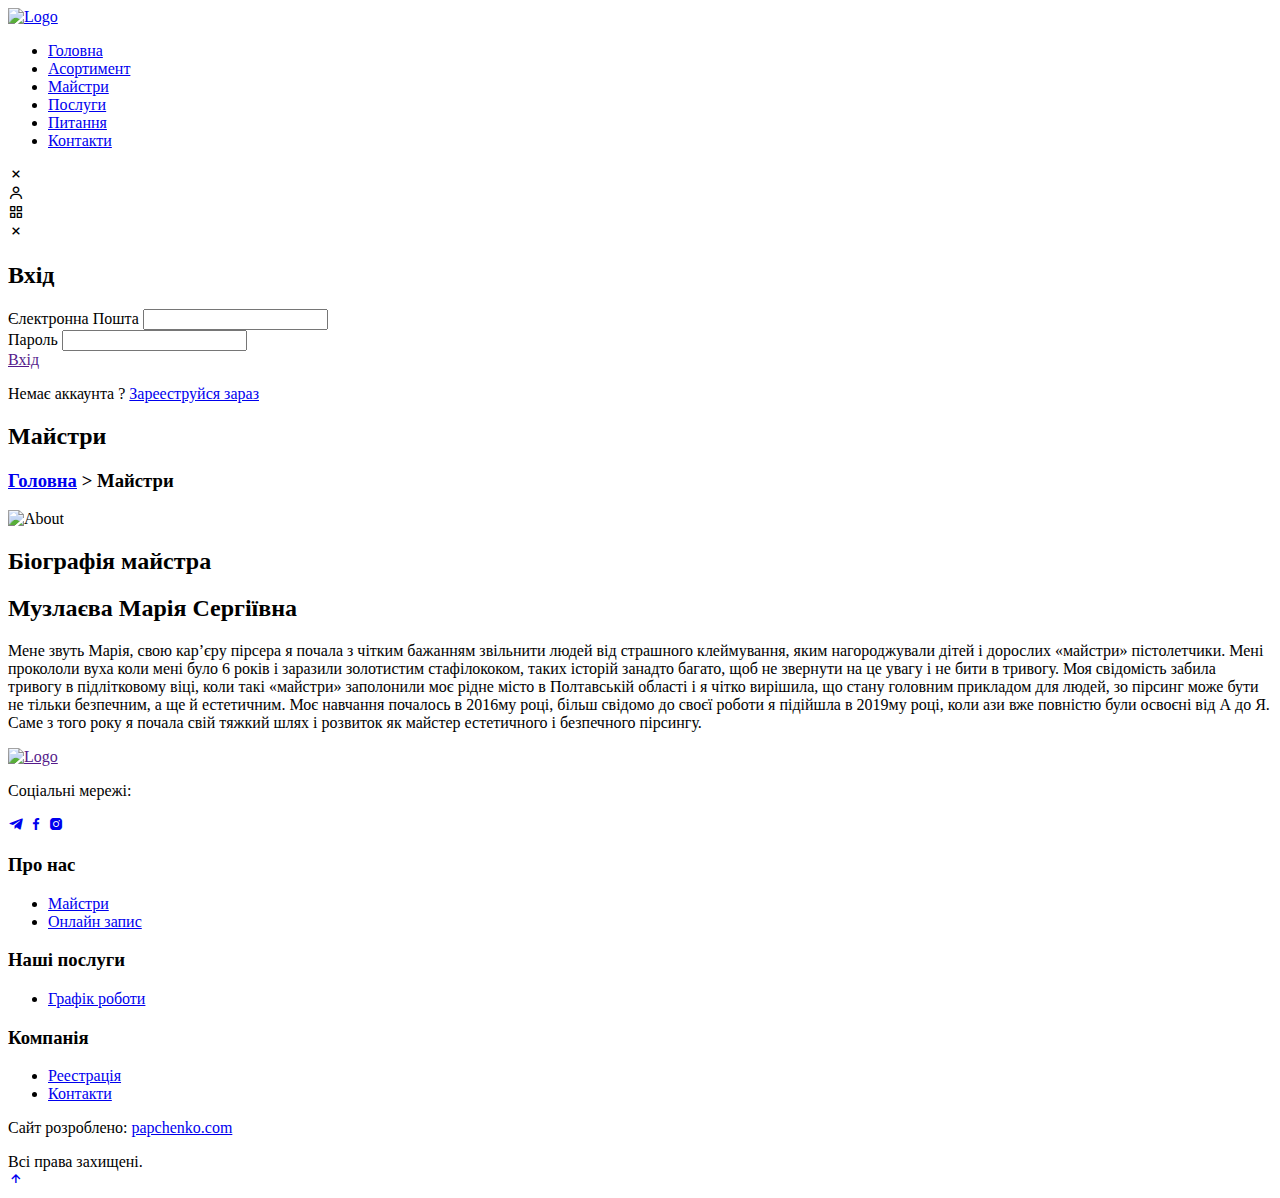
==== about.html @ 72006064 "Add files via upload" ====
<!DOCTYPE html>
<html lang="en">

<head>
	<title>Майстри</title>
	<meta charset="UTF-8">
	<meta name="format-detection" content="telephone=no">
	<link rel="shortcut icon" href="favicon.svg">
	<meta name="viewport" content="width=device-width, initial-scale=1.0">

	<link rel="preconnect" href="https://fonts.googleapis.com">
<link rel="preconnect" href="https://fonts.gstatic.com" crossorigin>
<link href="https://fonts.googleapis.com/css2?family=Arsenal:ital,wght@0,400;0,700;1,400;1,700&family=Rubik:ital,wght@0,300..900;1,300..900&display=swap" rel="stylesheet">

	<link rel="stylesheet" href="https://cdn.jsdelivr.net/npm/boxicons@latest/css/boxicons.min.css">
	<link href="https://cdnjs.cloudflare.com/ajax/libs/font-awesome/6.0.0/css/all.min.css" rel="stylesheet">
	<link rel="stylesheet" href="https://cdn.lineicons.com/3.0/lineicons.css">
	<link rel="stylesheet" href="https://cdn.jsdelivr.net/npm/swiper@11/swiper-bundle.min.css"/>
	<link rel="stylesheet" href="./css/style.css">
</head>

<body>
	<div class="wrapper">
		<header class="header" id="header">
			<nav class="nav container">
				<a href="index.html" class="nav__logo">
					<img src="./images/logo-nobg.png" alt="Logo">
				</a>
				<div class="nav__menu" id="nav-menu">
					<ul class="nav__list">
						<li class="nav__item">
							<a href="index.html" class="nav__link">Головна</a> 
							<!-- active-link -->
						</li>
						<li class="nav__item">
							<a href="shop.html" class="nav__link">Асортимент</a>
						</li>
						<li class="nav__item">
							<a href="about.html" class="nav__link active-link">Майстри</a>
						</li>
						<li class="nav__item">
							<a href="blog.html" class="nav__link">Послуги</a>
						</li>
						<li class="nav__item">
							<a href="faq.html" class="nav__link">Питання</a>
						</li>
						<li class="nav__item">
							<a href="contact.html" class="nav__link">Контакти</a>
						</li>
					</ul>
					<div class="nav__close" id="nav-close">
						<i class="bx bx-x"></i>
					</div>
				</div>
				<div class="nav__btns">
					<div class="login__toggle" id="login-button">
						<i class="bx bx-user"></i>
					</div>
					<!-- <div class="nav__shop" id="cart-shop">
						<i class="bx bx-shopping-bag"></i>
					</div> -->
					<div class="nav__toggle" id="nav-toggle">
						<i class="bx bx-grid-alt"></i>
					</div>
				</div>
			</nav>
		</header>
		<div class="login" id="login">
			<i class="bx bx-x login__close" id="login-close"></i>
			<h2 class="login__title-center">Вхід</h2>
			<form action="" class="login__form grid">
				<div class="login__content">
					<label for="" class="login__label">Єлектронна Пошта</label>
					<input type="email" class="login__input">
				</div>
				<div class="login__content">
					<label for="" class="login__label">Пароль</label>
					<input type="password" class="login__input">
				</div>
				<div>
					<a href="" class="button">Вхід</a>
				</div>
				<div>
					<p class="signup">Немає аккаунта ? <a href="registration.html">Зарееструйся зараз</a> </p>
				</div>
			</form>
		</div>
		<section class="about section container">
			<h2 class="breadcrumb__title">Майстри</h2>
			<h3 class="breadcrumb__subtitle"><a href="index.html">Головна</a> > <span>Майстри</span></h3>
			<div class="about__container grid">
					<img src="./images/Avatar.JPG" alt="About" class="about__img">
					<div class="about__data">
						<h2 class="section__title about__title">Біографія майстра</h2>
						<h2 class="about__subtitle">Музлаєва Марія Сергіївна</h2>
						<p class="about__description">
							Мене звуть Марія, свою карʼєру пірсера я почала з чітким бажанням звільнити людей від страшного клеймування, яким нагороджували дітей і дорослих «майстри» пістолетчики. Мені прокололи вуха коли мені було 6 років і заразили золотистим стафілококом, таких історій занадто багато, щоб не звернути на це увагу і не бити в тривогу. Моя свідомість забила тривогу в підлітковому віці, коли такі «майстри» заполонили моє рідне місто в Полтавській області і я чітко вирішила, що стану головним прикладом для людей, зо пірсинг може бути не тільки безпечним, а ще й естетичним. 
							Моє навчання почалось в 2016му році, більш свідомо до своєї роботи я підійшла в 2019му році, коли ази вже повністю були освоєні від А до Я. 
							Саме з того року я почала свій тяжкий шлях і розвиток як майстер естетичного і безпечного пірсингу.
						</p>
					</div>
			</div>
		</section>
		<footer class="footer section">
			<div class="footer__container container grid">
				<div class="footer__content">
					<a href="" class="footer__logo">
						<img src="./images/logo-nobg.png" alt="Logo">
					</a>
					<p class="footer__description">Соціальні мережі:</p>
					<div class="footer__social">
						<a href="https://web.telegram.org/a/#-1002299702195" class="footer__social-link"><i class="bx bxl-telegram"></i></a>
						<a href="https://www.facebook.com/share/1Jo43MHBgQ/?mibextid=wwXIfr" class="footer__social-link"><i class="bx bxl-facebook"></i></a>
						<a href="https://www.instagram.com/redinherd_piercing?igsh=ZWR5b2JmdnF3a3I1" class="footer__social-link"><i class="bx bxl-instagram-alt"></i></a>
					</div>
				</div>
				<div class="footer__content">
					<h3 class="footer__title">Про нас</h3>
					<ul class="footer__links">
						<li><a href="about.html"class="footer__link">Майстри</a></li>
						<li><a href="https://web.telegram.org/a/#1149191336:~:text=https%3A//bookon.ua/lite/redinherd_piercing%3Ffbclid%3DPAZXh0bgNhZW0CMTEAAaZ94lwWGFbgCu6xU8aF5q4hPZa2gILUZG1RGWyBUA0_HEs0C46qyNAUmrs_aem_mwFm8N_RJw%2DSJxdVH3QhlQ" target="_blank" class="footer__link">Онлайн запис</a></li>
					</ul>
				</div>
				<div class="footer__content">
					<h3 class="footer__title">Наші послуги</h3>
					<ul class="footer__links">
						<li><a href="contact.html"class="footer__link">Графік роботи</a></li>
						</li>
				</div>
				<div class="footer__content">
					<h3 class="footer__title">Компанія</h3>
					<ul class="footer__links">
						<li><a href="#"class="footer__link">Реестрація</a></li>
						<li><a href="contact.html"class="footer__link">Контакти</a></li>
				</div>
			</div>
			<span class="footer__copy"><p>Сайт розроблено: <a target="_blank" href="http://papchenko.com">papchenko.com</a></p>Всі права захищені.</span>
		</footer>
		<a href="#" class="scrollup" id="scroll-up"><i class="bx bx-up-arrow-alt scrollup__icon"></i></a>
	</div>
	<script src="https://cdn.jsdelivr.net/npm/swiper@11/swiper-bundle.min.js"></script>
	<script src="https://cdn.jsdelivr.net/npm/gsap@3.12.7/dist/gsap.min.js"></script>
	<script type="module" src="./js/main.js"></script>
</body>
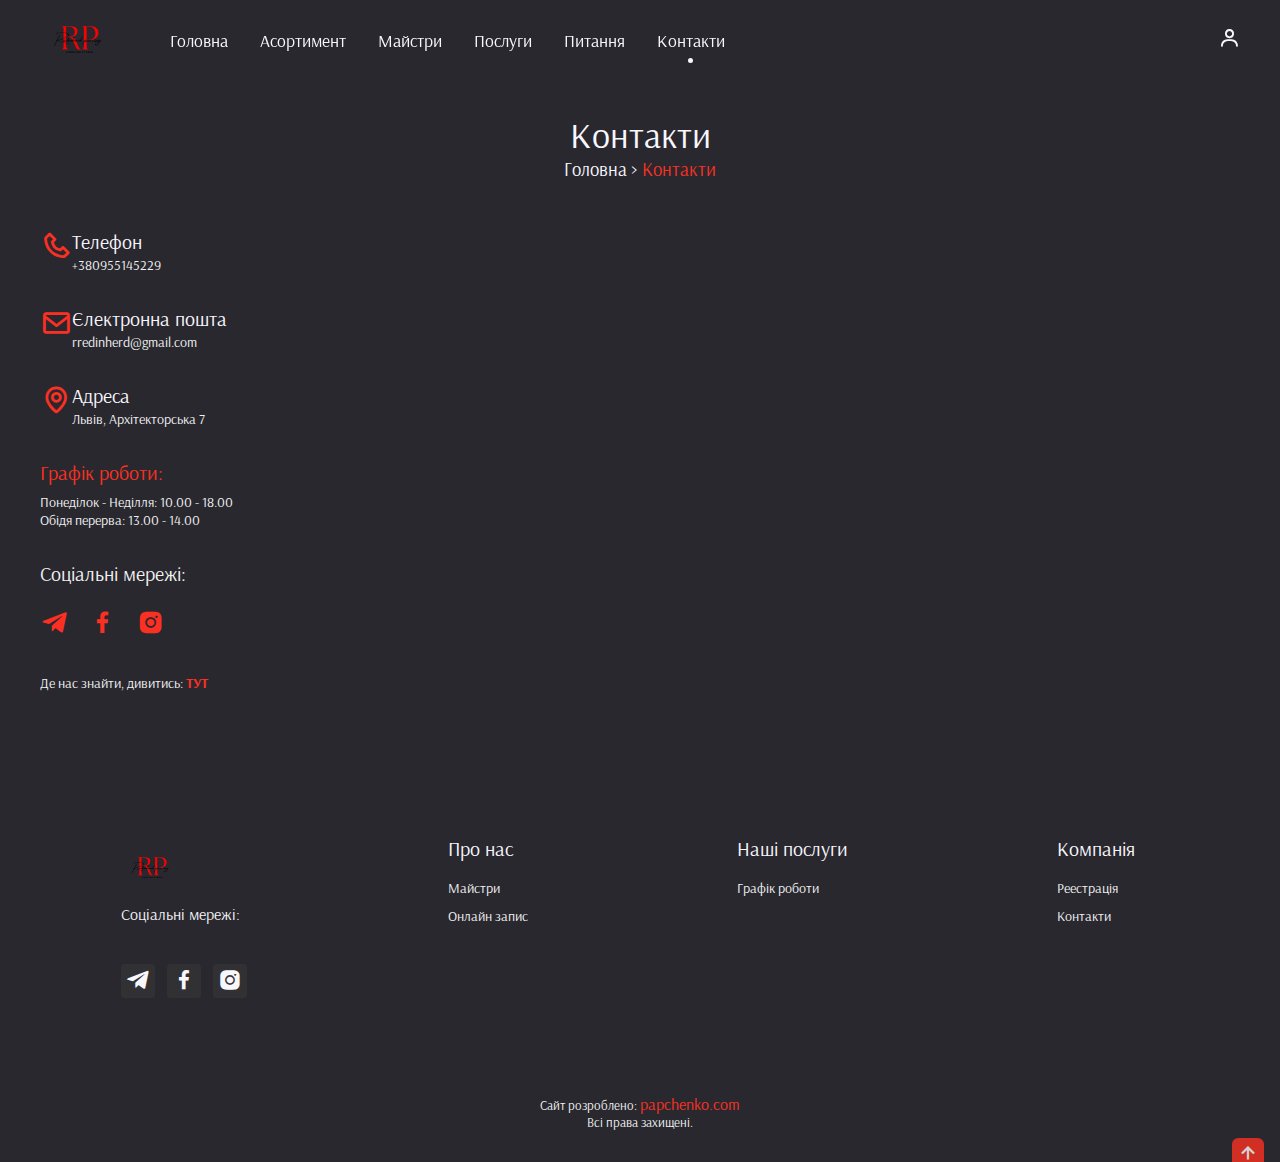
==== commit 1c13935a: "Update about.html" ====
--- a/about.html
+++ b/about.html
@@ -2,7 +2,7 @@
 <html lang="en">
 
 <head>
-	<title>Майстри</title>
+	<title>Контакти</title>
 	<meta charset="UTF-8">
 	<meta name="format-detection" content="telephone=no">
 	<link rel="shortcut icon" href="favicon.svg">
@@ -36,7 +36,7 @@
 							<a href="shop.html" class="nav__link">Асортимент</a>
 						</li>
 						<li class="nav__item">
-							<a href="about.html" class="nav__link active-link">Майстри</a>
+							<a href="about.html" class="nav__link">Майстри</a>
 						</li>
 						<li class="nav__item">
 							<a href="blog.html" class="nav__link">Послуги</a>
@@ -45,7 +45,7 @@
 							<a href="faq.html" class="nav__link">Питання</a>
 						</li>
 						<li class="nav__item">
-							<a href="contact.html" class="nav__link">Контакти</a>
+							<a href="contact.html" class="nav__link active-link">Контакти</a>
 						</li>
 					</ul>
 					<div class="nav__close" id="nav-close">
@@ -85,22 +85,79 @@
 				</div>
 			</form>
 		</div>
-		<section class="about section container">
-			<h2 class="breadcrumb__title">Майстри</h2>
-			<h3 class="breadcrumb__subtitle"><a href="index.html">Головна</a> > <span>Майстри</span></h3>
-			<div class="about__container grid">
-					<img src="./images/Avatar.JPG" alt="About" class="about__img">
-					<div class="about__data">
-						<h2 class="section__title about__title">Біографія майстра</h2>
-						<h2 class="about__subtitle">Музлаєва Марія Сергіївна</h2>
-						<p class="about__description">
-							Мене звуть Марія, свою карʼєру пірсера я почала з чітким бажанням звільнити людей від страшного клеймування, яким нагороджували дітей і дорослих «майстри» пістолетчики. Мені прокололи вуха коли мені було 6 років і заразили золотистим стафілококом, таких історій занадто багато, щоб не звернути на це увагу і не бити в тривогу. Моя свідомість забила тривогу в підлітковому віці, коли такі «майстри» заполонили моє рідне місто в Полтавській області і я чітко вирішила, що стану головним прикладом для людей, зо пірсинг може бути не тільки безпечним, а ще й естетичним. 
-							Моє навчання почалось в 2016му році, більш свідомо до своєї роботи я підійшла в 2019му році, коли ази вже повністю були освоєні від А до Я. 
-							Саме з того року я почала свій тяжкий шлях і розвиток як майстер естетичного і безпечного пірсингу.
-						</p>
-					</div>
-			</div>
-		</section>
+        <section class="contact section container">
+            <h2 class="breadcrumb__title">Контакти</h2>
+            <h3 class="breadcrumb__subtitle"><a href="index.html">Головна</a> > <span>Контакти</span></h3>
+            <div class="contact__container grid">
+                <div>
+                    <div class="contact__information">
+                        <i class="bx bx-phone contact__icon"></i>
+                        <div>
+                            <h3 class="contact__title">Телефон</h3>
+                            <a class="contact__subtitle" href="tel:380955145229">+380955145229</a>
+                        </div>
+                    </div>
+                    <div class="contact__information">
+                        <i class="bx bx-envelope contact__icon"></i>
+                        <div>
+                            <h3 class="contact__title">Єлектронна пошта</h3>
+                            <span class="contact__subtitle">rredinherd@gmail.com</span>
+                        </div>
+                    </div>
+                    <div class="contact__information">
+                        <i class="bx bx-map contact__icon"></i>
+                        <div>
+                            <h3 class="contact__title">Адреса</h3>
+                            <span class="contact__subtitle">Львів, Архітекторська 7</span>
+                        </div>
+                    </div>
+                    <div class="contact__information">
+                        <div class="contact__shedule">
+                            <h2 class="shedule__title contact__title">Графік роботи:</h2>
+                            <p class="contact__subtitle">Понеділок - Неділля: 10.00 - 18.00</p>
+                            <p class="contact__subtitle">Обідя перерва: 13.00 - 14.00</p>
+                        </div>
+                    </div>
+                    <p class="contact__title">Соціальні мережі:</p><br>
+                    <div class="contact__information">
+                        <div class="contact__social">
+                            <a href="https://web.telegram.org/a/#-1002299702195" class="contact__social-link"><i class="bx bxl-telegram"></i></a>
+							<a href="https://www.facebook.com/share/1Jo43MHBgQ/?mibextid=wwXIfr" class="contact__social-link"><i class="bx bxl-facebook"></i></a>
+                            <a href="https://www.instagram.com/redinherd_piercing?igsh=ZWR5b2JmdnF3a3I1" class="contact__social-link"><i class="bx bxl-instagram-alt"></i></a>
+                        </div>
+                    </div>
+					<div class="section__video">
+						<p class="contact__subtitle">Де нас знайти, дивитись: <a href="#">ТУТ</a></p>
+					</div>
+                </div>
+                <!-- <form action="" class="contact__form grid">
+                    <div class="contact__inputs grid">
+                        <div class="contact__content">
+                            <label for="" class="contact__label">Name</label>
+                            <input type="text" class="contact__input">
+                        </div>
+                        <div class="contact__content">
+                            <label for="" class="contact__label">Email</label>
+                            <input type="email" class="contact__input">
+                        </div>
+                    </div>
+                    <div class="contact__content">
+                        <label for="" class="contact__label">Subject</label>
+                        <input type="text" class="contact__input">
+                    </div>
+                    <div class="contact__content">
+                        <labe class="contact__label">Message</labe>
+                        <textarea name="" cols="0" rows="7" id="" class="contact__input"></textarea>
+                    </div>
+                    <div>
+                        <a href="#" class="button">Send Message</a>
+                    </div>
+                </form> -->
+            <div class="map">
+                <iframe src="https://www.google.com/maps/embed?pb=!1m18!1m12!1m3!1d2573.3621703780477!2d24.012628299999996!3d49.8356521!2m3!1f0!2f0!3f0!3m2!1i1024!2i768!4f13.1!3m3!1m2!1s0x473add799d7b3cc7%3A0x8adc63c859df0336!2z0LLRg9C70LjRhtGPINCQ0YDRhdGW0YLQtdC60YLQvtGA0YHRjNC60LAsIDcsINCb0YzQstGW0LIsINCb0YzQstGW0LLRgdGM0LrQsCDQvtCx0LvQsNGB0YLRjCwgNzkwMDA!5e0!3m2!1suk!2sua!4v1738662677195!5m2!1suk!2sua" style="border:0;" allowfullscreen="" loading="lazy" referrerpolicy="no-referrer-when-downgrade"></iframe>
+            </div>
+            </div>
+        </section>
 		<footer class="footer section">
 			<div class="footer__container container grid">
 				<div class="footer__content">
@@ -109,7 +166,7 @@
 					</a>
 					<p class="footer__description">Соціальні мережі:</p>
 					<div class="footer__social">
-						<a href="https://web.telegram.org/a/#-1002299702195" class="footer__social-link"><i class="bx bxl-telegram"></i></a>
+						<a href="https://telegram.org/a/#-1002299702195" class="footer__social-link"><i class="bx bxl-telegram"></i></a>
 						<a href="https://www.facebook.com/share/1Jo43MHBgQ/?mibextid=wwXIfr" class="footer__social-link"><i class="bx bxl-facebook"></i></a>
 						<a href="https://www.instagram.com/redinherd_piercing?igsh=ZWR5b2JmdnF3a3I1" class="footer__social-link"><i class="bx bxl-instagram-alt"></i></a>
 					</div>
@@ -118,7 +175,7 @@
 					<h3 class="footer__title">Про нас</h3>
 					<ul class="footer__links">
 						<li><a href="about.html"class="footer__link">Майстри</a></li>
-						<li><a href="https://web.telegram.org/a/#1149191336:~:text=https%3A//bookon.ua/lite/redinherd_piercing%3Ffbclid%3DPAZXh0bgNhZW0CMTEAAaZ94lwWGFbgCu6xU8aF5q4hPZa2gILUZG1RGWyBUA0_HEs0C46qyNAUmrs_aem_mwFm8N_RJw%2DSJxdVH3QhlQ" target="_blank" class="footer__link">Онлайн запис</a></li>
+						<li><a href="https://bookon.ua/lite/redinherd_piercing?fbclid=PAZXh0bgNhZW0CMTEAAaZ94lwWGFbgCu6xU8aF5q4hPZa2gILUZG1RGWyBUA0_HEs0C46qyNAUmrs_aem_mwFm8N_RJw-SJxdVH3QhlQ" target="_blank" class="footer__link">Онлайн запис</a></li>
 					</ul>
 				</div>
 				<div class="footer__content">
@@ -141,4 +198,4 @@
 	<script src="https://cdn.jsdelivr.net/npm/swiper@11/swiper-bundle.min.js"></script>
 	<script src="https://cdn.jsdelivr.net/npm/gsap@3.12.7/dist/gsap.min.js"></script>
 	<script type="module" src="./js/main.js"></script>
-</body>+</body>
--- a/css/style.css
+++ b/css/style.css
@@ -0,0 +1,1301 @@
+:root {
+    --header-height: 3.5rem;
+    --body-color: #29282f;
+    --text-color: #f2f2f2;
+    --title-color: #f8f7fd;
+    --container-color: rgba(60, 60, 57, 0.492);
+    --shadow: rgba(38, 38, 38, .1);
+    --scroll-bar-color: #3c3c39;
+    --scroll-thumb-color: #fc3022;
+    --first-color: #fc3022;
+    --first-color-alt: #59991a;
+    --body-font: 'Arsenal', sans-serif;
+    --biggest-font-size: 4rem;
+    --h1-font-size: 2.25rem;
+    --h2-font-size: 1.5rem;
+    --h3-font-size: 1.25rem;
+    --normal-font-size: 1rem;
+    --small-font-size: 0.875rem;
+    --smaller-font-size: 0.813rem;
+    --font-medium: 500;
+    --font-bold: 600;
+    --mb-0-5: 0.5rem;
+    --mb-0-75: 0.75rem;
+    --mb-1: 1rem;
+    --mb-1-5: 1.5rem;
+    --mb-2: 2rem;
+    --mb-2-5: 2.5rem;
+    --mb-3: 3rem;
+    --z-tooltip: 10;
+    --z-fixed: 100;
+}
+@media screen and (max-width: 992px) {
+    :root {
+        --biggest-font-size: 2rem;
+        --h1-font-size: 1.5rem;
+        --h2-font-size: 1.25rem;
+        --h3-font-size: 1rem;
+        --normal-font-size: 0.938rem;
+        --small-font-size: 0.813rem;
+        --smaller-font-size: 0.75rem;
+   }
+}
+* {
+    box-sizing: border-box;
+    margin: 0;
+    padding: 0;
+}
+
+html {
+    scroll-behavior: smooth;
+}
+
+body,
+button,
+input {
+    font-family: var(--body-font);
+    font-size: var(--normal-font-size);
+}
+
+body {
+    background-color: var(--body-color);
+    color: var(--text-color);
+}
+
+h1, h2, h3, h4 {
+    color: var(--title-color);
+    font-weight: var(--font-medium);
+}
+
+ul {
+    list-style: none;
+}
+
+a {
+    text-decoration: none;
+    color: var(--title-color);
+}
+
+img {
+    max-width: 100%;
+    height: auto;
+}
+
+button {
+    cursor: pointer;
+}
+
+button,
+input {
+    border: none;
+    outline: none;
+}
+/* global */
+.section {
+    padding: 7rem 0 2rem;
+}
+
+.section__title,
+.breadcrumb__title {
+    font-size: var(--h1-font-size);
+}
+
+.section__title,
+.breadcrumb__subtitle {
+    margin-bottom: var(--mb-3);
+}
+
+.section__title,
+.breadcrumb__title,
+.breadcrumb__subtitle {
+    text-align: center;
+}
+.breadcrumb__subtitle {
+    span {
+        color: var(--first-color);
+    }
+}
+.container {
+    max-width: 968px;
+    max-width: 1200px;
+    margin-left: auto;
+    margin-right: auto;
+}
+.grid {
+    display: grid;
+}
+/* header */
+.header {
+    width: 100%;
+    background: transparent;
+    position: fixed;
+    top: 0;
+    left: 0;
+    z-index: var(--z-fixed);
+}
+.nav {
+    height: calc(var(--header-height) + 1.5rem);
+    display: flex;
+    justify-content: space-between;
+    align-items: center;
+    column-gap: 3rem;
+}
+.nav__logo {
+    height: 82px;
+    width: 82px;
+}
+.nav__logo img {
+    width: 100%;
+    height: 100%;
+}
+.nav__logo-icon {
+    font-size: 1.25rem;
+}
+.nav__list {
+    display: flex;
+    align-items: center;
+    column-gap: 2rem;
+}
+.nav__link {
+    color: var(--title-color);
+    font-weight: var(--font-medium);
+    font-size: 1.1rem;
+    transition: color 0.3s;
+}
+.nav__link:hover {
+    color: var(--first-color);
+}
+.nav .active-link {
+    position: relative;
+}
+.nav .active-link::before {
+    content: '';
+    position: absolute;
+    bottom: -0.75rem;
+    left: 45%;
+    width: 5px;
+    height: 5px;
+    background: var(--title-color);
+    border-radius: 50%;
+}
+.nav__close {
+    font-size: 2.6rem;
+    position: absolute;
+    top: 0.9rem;
+    right: 1.25rem;
+    cursor: pointer;
+}
+.nav__btns {
+    display: flex;
+    align-items: center;
+    column-gap: 1rem;
+    margin-left: auto;
+}
+.nav .nav__toggle, .nav .login__toggle, .nav .nav__shop {
+    font-size: 1.4rem;
+    cursor: pointer;
+}
+.nav__close, .nav__toggle {
+    display: none;
+}
+.nav__close, .login__toggle, .nav__logo, .nav__toggle, .nav__shop {
+    color: var(--title-color);
+}
+.scroll-header {
+    background-color: var(--body-color);
+    box-shadow: 0 1px 4px var(--shadow);
+    transition: all 0.3s ease-in-out 0s;
+}
+/* login */
+.login {
+    position: fixed;
+    background-color: var(--body-color);
+    z-index: var(--z-fixed);
+    width: 420px;
+    box-shadow: -2px 0 4px var(--shadow);
+    height: 100%;
+    top: 0;
+    right: -100%;
+    padding: 3.5rem 2rem;
+    transition: 0.4s;
+}
+.login__close {
+    font-size: 2rem;
+    color: var(--title-color);
+    position: absolute;
+    top: 1.25rem;
+    right: 0.9rem;
+    cursor: pointer;
+}
+.login__title-center {
+    font-size: var(--h2-font-size);
+    text-align: center;
+    margin-bottom: var(--mb-3);
+}
+.login__form {
+    row-gap: 1.5rem;
+}
+.login__content {
+    background: var(--container-color);
+    border-radius: 0.5rem;
+    padding: 0.75rem 1rem 0.25rem;
+}
+.login__label {
+    font-size: var(small-font-size);
+    color: var(--title-color);
+}
+.login__input {
+    width: 100%;
+    background: var(--container-color);
+    color: var(--text-color);
+    font-size: var(--normal-font-size);
+    padding: 0.25rem 0.5rem 0.5rem 0;
+}
+.button {
+    display: inline-block;
+    background-color: var(--first-color);
+    color: #fff;
+    padding: 1rem 1.75rem;
+    border-radius: 0.5rem;
+    font-weight: var(--font-medium);
+    transition: 0.3s;
+}
+.button:hover {
+    background: var(--first-color-alt);
+}
+.signup {
+    color: var(--title-color);
+    font-size: var(--small-font-size);
+    font-weight: var(--font-medium);
+}
+.signup a {
+    color: var(--first-color);
+}
+.show-login {
+    right: 0;
+}
+
+/* footer */
+.footer {
+    position: relative;
+    overflow: hidden;
+}
+.footer__container {
+    grid-template-columns: repeat(4, 1fr);
+    justify-items: center;
+    column-gap: 1rem;
+}
+.footer__logo img {
+    width: 64px;
+    height: 64px;
+}
+.footer__logo-icon {
+    font-size: 1rem;
+}
+.footer__description {
+    margin-bottom: var(--mb-2-5);
+}
+.footer__social {
+    display: flex;
+    column-gap: 0.75rem;
+}
+.footer__social-link {
+    display: inline-flex;
+    background: var(--container-color);
+    padding: 0.25rem;
+    color: var(--title-color);
+    border-radius: 0.25rem;
+    font-size: 1.6rem;
+    transition: 0.3s;
+}
+.footer__social-link:hover {
+    background: var(--first-color);
+    color: #fff;
+}
+.footer__title {
+    font-size: var(--h3-font-size);
+    margin-bottom: var(--mb-1);
+}
+.footer__links {
+    display: grid;
+    row-gap: 0.5rem;
+}
+.footer__link {
+    font-size: var(--small-font-size);
+    color: var(--text-color);
+    transition: 0.3s;
+}
+.footer__link:hover {
+    color: var(--title-color);
+}
+.footer__copy {
+    display: block;
+    text-align: center;
+    font-size: var(--smaller-font-size);
+    margin-top: 6rem;
+}
+.footer__copy a {
+    color: var(--first-color);
+    font-size: var(--normal-font-size);
+}
+.scrollup {
+    position: fixed;
+    right: 1rem;
+    bottom: -30%;
+    background: var(--first-color);
+    border-radius: 0.4rem;
+    display: inline-flex;
+    padding: 0.25rem;
+    z-index: var(--z-tooltip);
+    opacity: 0.8;
+    transition: 0.4s;
+}
+.scrollup:hover {
+    opacity: 1;
+}
+.scrollup__icon {
+    font-size: 1.5rem;
+    color: #fff;
+}
+.show-scroll {
+    bottom: 3rem;
+}
+::-webkit-scrollbar {
+    width: 0.6rem;
+    background: var(--scroll-bar-color);
+    border-radius: 0.5rem;
+}
+::-webkit-scrollbar-thumb {
+    background: var(--scroll-thumb-color);
+    border-radius: 0.5rem;
+}
+/* mains */
+.home {
+    display: flex;
+    justify-content: center;
+    align-items: center;
+    height: 100vh;
+    min-height: 100vh;
+    position: relative;
+    text-align: center;
+}
+.home .intro {
+    text-align: center;
+}
+.home .intro img {
+    height: 150px;
+    object-fit: contain;
+}
+.home .intro__title {
+    font-size: var(--biggest-font-size);
+    padding-bottom: 1rem;
+    font-weight: var(--font-bold);
+}
+.home .intro__text {
+    color: var(--first-color);
+    opacity: 0.8;
+    padding-bottom: 1rem;
+}
+.home .intro .social-icons {
+    margin-bottom: 8rem;
+}
+.home .intro .social-icons li {
+    display: inline-block;
+}
+.home .intro .social-icons li:not(:last-child) {
+    margin-right: var(--m-1-5);
+}
+.home .intro .social-icons a {
+    font-size: var(--h2-font-size);
+    padding: 0 0.6rem;
+}
+.scroll-down {
+    position: absolute;
+    bottom: 2rem;
+    left: 0;
+    width: 100%;
+}
+.mouse-wrapper {
+    font-size: var(--small-font-size);
+    display: block;
+    margin: auto;
+    max-width: 100px;
+    text-align: center;
+}
+.mouse {
+    border: 2px solid var(--text-color);
+    display: block;
+    width: 1.25rem;
+    height: 1.75rem;
+    margin: auto;
+    margin-top: 0.75rem;
+    border-radius: 1rem;
+    position: relative;
+}
+.mouse .wheel {
+    background-color: var(--text-color);
+    border-radius: 50%;
+    width: 0.25rem;
+    height: 0.25rem;
+    position: absolute;
+    top: 0.5rem;
+    left: 40%;
+    display: block;
+    animation: ani-mouse 2s linear infinite;
+}
+@keyframes ani-mouse {
+    0% {
+        top: 29%;
+   }
+    15% {
+        top: 50%;
+   }
+    50% {
+        top: 50%;
+   }
+    100% {
+        top: 29%;
+   }
+}
+.deco-1 {
+    position: absolute;
+    width: 50%;
+    height: 50%;
+    bottom: 12%;
+    left: 5%;
+    background-image: url('./../images/deco/pirch1.PNG');
+    background-position: center;
+    background-repeat: no-repeat;
+    background-size: 140px;
+    opacity: 0.6;
+    z-index: -1;
+}
+.deco-2 {
+    position: absolute;
+    width: 50%;
+    height: 50%;
+    top: 0;
+    right: 10%;
+    background-image: url('./../images/deco/pirch3.png');
+    background-position: center;
+    background-repeat: no-repeat;
+    background-size: 100px;
+    opacity: 0.6;
+    z-index: -1;
+}
+/* steps */
+.steps__bg {
+    background-color: var(--container-color);
+    padding: 3.5rem 2.5rem;
+    border-radius: 1rem;
+}
+.steps__container {
+    grid-template-columns: repeat(3, 1fr);
+    column-gap: 2rem;
+    padding-top: 1rem;
+}
+.steps__card {
+    background-color: var(--body-color);
+    padding: 2.5rem 3rem 2rem 1.5rem;
+    border-radius: 1rem;
+}
+.steps__card:hover .steps__card-number {
+    transform: translateY(-0.25rem);
+}
+.steps__card-number {
+    display: inline-block;
+    background-color: var(--first-color);
+    color: #fff;
+    padding: 0.5rem 0.75rem;
+    border-radius: 0.25rem;
+    font-size: var(--h2-font-size);
+    margin-bottom: var(--mb-1-5);
+    transition: 0.3s;
+}
+.steps__card-title {
+    font-size: var(--normal-font-size);
+    margin-bottom: var(--mb-0-5);
+}
+.steps__card-description {
+    /* font-size: var(--small-font-size); */
+    font-size: var(--h2-font-size);
+}
+.steps__card-description a {
+    /* font-size: var(--normal-font-size); */
+    color: var(--first-color);
+}
+/* news */
+.new__container {
+    padding-top: 1rem;
+}
+.new__content {
+    position: relative;
+    background-color: var(--container-color);
+    width: 310px;
+    padding: 1rem 0;
+    border-radius: 1rem;
+    text-align: center;
+    overflow: hidden;
+}
+.new__content:hover .new__button {
+    right: 0;
+}
+.new__content:hover .new__img {
+    transform: translateY(-0.5rem);
+}
+.new__tag {
+    position: absolute;
+    top: 8%;
+    left: 8%;
+    background-color: var(--first-color);
+    color: #fff;
+    font-size: var(--small-font-size);
+    padding: 0.25rem 0.5rem;
+    border-radius: 0.25rem;
+}
+.new__img {
+    width: 150px;
+    transition: 0.3s;
+    border-radius: 8px;
+}
+.new__title {
+    font-size: var(--h3-font-size);
+    font-weight: var(--font-medium);
+}
+.new__subtitle {
+    display: block;
+    font-size: var(--small-font-size);
+}
+.new__prices {
+    display: inline-flex;
+    align-items: center;
+    column-gap: 0.5rem;
+}
+.new__price {
+    font-weight: var(--font-medium);
+    color: var(--title-color);
+}
+.new__discount {
+    color: var(--first-color);
+    font-size: var(--smaller-font-size);
+    text-decoration: line-through;
+    font-weight: var(--font-medium);
+}
+.new__button {
+    display: inline-flex;
+    padding: 0.5rem;
+    border-radius: 0.25rem 0.25rem 0.75rem 0.25rem;
+    position: absolute;
+    bottom: 0;
+    right: -3rem;
+}
+.new__icon {
+    font-size: 1.25rem;
+}
+/* newsletter */
+.newsletter__container {
+    display: grid;
+    grid-template-columns: 1fr;
+    justify-content: center;
+}
+.newsletter__description {
+    padding: 0 3rem;
+    text-align: center;
+    margin-bottom: var(--mb-1-5);
+}
+.newsletter__form {
+    background-color: var(--container-color);
+    padding: 1rem;
+    display: flex;
+    justify-content: space-between;
+    border-radius: 0.75rem;
+}
+.newsletter__input {
+    width: 70%;
+    padding: 0 0.5rem;
+    background: none;
+    color: var(--title-color);
+}
+.newsletter__input::placeholder {
+    color: var(--text-color);
+}
+
+/* advantages */
+.advantages__container {
+    grid-template-columns: repeat(2, 1fr);
+    column-gap: 2rem;
+    padding-top: 1rem;
+}
+
+.advantages__card-number {
+    display: inline-block;
+    background-color: var(--first-color);
+    color: #fff;
+    padding: 0.5rem 0.75rem;
+    border-radius: 0.25rem;
+    font-size: var(--h2-font-size);
+    margin-bottom: var(--mb-1-5);
+    transition: 0.3s;
+}
+.advantages__card-title {
+    font-size: var(--normal-font-size);
+    margin-bottom: var(--mb-0-5);
+}
+.advantages__card-description {
+    font-size: var(--h2-font-size);
+}
+.advantages__card-description a {
+    color: var(--first-color);
+}
+.timeline {
+    background-color: var(--container-color);
+    padding: 1.9rem 0.95rem;
+    border-radius: 1.2rem;
+    width: 100%;
+    position: relative;
+}
+.timeline .timeline-item {
+    position: relative;
+    padding-left: 2.5rem;
+    padding-bottom: 1.9rem;
+}
+.timeline .timeline-item:last-child {
+    padding-bottom: 0;
+}
+.timeline .timeline-icon {
+    position: absolute;
+    left: -0.25rem;
+    top: 0;
+    font-size: var(--h2-font-size);
+    background-color: var(--text-white);
+    color: var(--first-color);
+}
+.timeline .timeline-title {
+    margin: 0.15rem 0;
+    font-size: var(--h2-font-size);
+}
+/* shop */
+.shop__container {
+    grid-template-columns: 1fr 3.6fr;
+    column-gap: 1.8rem;
+}
+.shop__items {
+    grid-template-columns: repeat(3, 1fr);
+    gap: 1rem;
+}
+.shop__content {
+    position: relative;
+    background-color: var(--container-color);
+    padding: 2rem 0 0;
+    border-radius: 1rem;
+    text-align: center;
+    overflow: hidden;
+}
+.shop__content:hover .shop__img {
+    transform: translateY(-0.5rem) !important;
+}
+.shop__content:hover .shop__button {
+    right: 0 !important;
+}
+/* .shop__content:hover .shop__phone {
+    } */
+   .shop__content:hover .shop__phone {
+    /* right: 3rem !important; */
+    right: 0 !important;
+}
+.shop__img {
+    width: 150px;
+    margin-bottom: var(--mb-1);
+    transition: 0.3s;
+    padding-top: 1.2rem;
+    position: relative;
+}
+.shop__tag {
+    position: absolute;
+    top: 4%;
+    left: 4%;
+    background-color: var(--first-color);
+    color: #fff;
+    font-size: var(--small-font-size);
+    padding: 0.25rem 0.5rem;
+    border-radius: 0.25rem;
+}
+.shop__title {
+    font-size: var(--h3-font-size);
+    font-weight: var(--font-medium);
+}
+.shop__subtitle {
+    display: block;
+    font-size: var(--small-font-size);
+    margin-bottom: var(--mb-1);
+}
+.new__all {
+    padding-bottom: 1rem;
+}
+.shop__categ {
+    font-size: 1.25rem;
+    padding-bottom: 1.2rem;
+}
+.shop__discounts {
+    color: var(--first-color);
+    font-size: var(--smaller-font-size);
+    text-decoration: line-through;
+    font-weight: var(--font-medium);
+}
+.shop__button {
+    display: inline-flex !important;
+    padding: 0.5rem !important;
+    border-radius: 0.25rem 0.25rem 0.75rem 0.25rem !important;
+    position: absolute !important;
+    bottom: 0 !important;
+    right: -5rem !important;
+}
+.shop__phone {
+    display: inline-flex !important;
+    padding: 0.5rem !important;
+    position: absolute !important;
+    bottom: 0 !important;
+    right: -5rem !important;
+}
+.shop__icon {
+    font-size: 1.25rem;
+}
+.sidebar {
+    padding: 1.8rem;
+    background-color: var(--container-color);
+    border-radius: 1rem;
+}
+.filter {
+    display: flex;
+    align-items: center;
+    margin-bottom: var(--mb-0-5);
+    color: var(--text-color);
+    font-size: var(--small-font-size);
+}
+.filter__title {
+    font-size: var(--h3-font-size);
+    text-transform: uppercase;
+}
+.filter__subtitle {
+    margin: 1.25rem 0 var(--mb-0-5);
+    font-size: var(--normal-font-size);
+}
+.filter p {
+    flex: 1;
+}
+.filter input {
+    margin-right: var(--mb-0-75);
+    cursor: pointer;
+}
+/* faq */
+.faq__text {
+    text-align: center;
+}
+/* contact */
+.contact__container {
+    grid-template-columns: 0.9fr 1.1fr;
+    column-gap: 1.5rem;
+}
+.contact__information {
+    display: flex;
+    align-items: center;
+    margin-bottom: var(--mb-2);
+}
+.contact__icon {
+    font-size: 2rem;
+    color: var(--first-color);
+    margin-bottom: var(--mb-0-75);
+}
+.contact__title {
+    font-size: var(--h3-font-size);
+    font-weight: var(--font-medium);
+}
+.contact__subtitle {
+    font-size: var(--small-font-size);
+    color: var(--text-color);
+}
+.contact__form {
+    row-gap: 1.5rem;
+}
+.contact__inputs {
+    grid-template-columns: repeat(2, 1fr);
+    column-gap: 1.5rem;
+}
+.contact__content {
+    background-color: var(--container-color);
+    border-radius: 0.5rem;
+    padding: 0.75rem 1rem 0.25rem;
+}
+.contact__label {
+    font-size: var(--smaller-font-size);
+    color: var(--title-color);
+}
+.contact__input {
+    width: 100%;
+    background-color: var(--container-color);
+    color: var(--text-color);
+    font-size: var(--normal-font-size);
+    border: none;
+    outline: none;
+    padding: 0.25rem 0.5rem 0.5rem 0;
+}
+.contact__social {
+    display: flex;
+    gap: 1.2rem;
+}
+.contact__social-link {
+    font-size: 1.8rem;
+    color: var(--first-color);
+    transition: 0.3s;
+}
+.contact__social-link:hover {
+    scale: 1.1;
+}
+.title-social {
+    font-size: 1rem;
+    padding-bottom: 0.5rem;
+}
+.shedule__title {
+    color: var(--first-color);
+    padding-bottom: 0.5rem;
+}
+.shedule__text {
+    font-size: var(--normal-font-size);
+    padding-bottom: 0.2rem;
+}
+.section__video {
+    a {
+        color: var(--first-color);
+        font-weight: var(--font-bold);
+    }
+}
+.map {
+    width: 600px;
+    height: 450px;
+}
+.map iframe {
+    width: 100%;
+    height: 100%;
+}
+/* about */
+.about__container {
+    grid-template-columns: repeat(2, 1fr);
+    column-gap: 7rem;
+}
+.about__img {
+    width: 320px;
+    justify-self: center;
+}
+.about__title {
+    margin-bottom: var(--mb-1);
+    text-align: left !important;
+}
+.about__description {
+    font-size: 1.17rem;
+    margin-bottom: var(--mb-2);
+    line-height: 1.4;
+}
+.about__subtitle {
+    padding-bottom: 0.5rem;
+}
+/* blog */
+.blog__container {
+    row-gap: 1.8rem;
+}
+.blog__post {
+    column-gap: 2rem;
+    align-items: center;
+    background-color: var(--container-color);
+    border-radius: 1.2rem;
+    padding: 1.4rem;
+}
+.blog__img {
+    border-radius: 0.8rem;
+}
+.blog__details h3 {
+    margin-bottom: 10px;
+}
+.blog__details p {
+    line-height: 1.4;
+    padding: 0 10px;
+    font-size: var(--h2-font-size);
+}
+/* popup */
+.overlay {
+    position: fixed;
+    top: 0; left: 0;
+    width: 100%; height: 100%;
+    background: rgba(0, 0, 0, 0.5);
+    backdrop-filter: blur(10px);
+    display: flex;
+    align-items: center;
+    justify-content: center;
+    z-index: 1000;
+}
+.popup {
+    position: relative;
+    padding: 10px;
+    border-radius: 10px;
+    display: flex;
+    justify-content: center;
+    align-items: center;
+    flex-direction: column;
+}
+.popup img {
+    width: 100%;
+    height: 100%;
+    object-fit: contain;
+}
+.close-btn {
+    position: absolute;
+    top: -25px;
+    right: 5px;
+    background: red;
+    color: white;
+    border: none;
+    padding: 5px 8px;
+    cursor: pointer;
+    border-radius: 5px;
+    font-size: 14px;
+}
+/*    ---------------------------------------------------------------------    */
+/*    ---------------------------------------------------------------------    */
+/*    ---------------------------------------------------------------------    */
+/*    ---------------------------------------------------------------------    */
+/* adaptives */
+@media screen and (max-width: 1200px) {
+    .home__img {
+        height: 400px;
+   }
+}
+@media screen and (max-width: 992px) {
+    .container {
+        margin-left: var(--mb-1-5);
+        margin-right: var(--mb-1-5);
+   }
+    .section__title {
+        font-size: var(--h2-font-size);
+        margin-bottom: var(--mb-2);
+   }
+    .home__content {
+        padding: 8rem 0 2rem;
+   }
+    .home__img {
+        height: 300px;
+        transform: translateY(0);
+   }
+    .home__indicator {
+        bottom: initial;
+        left: initial;
+        top: 7rem;
+        right: 2rem;
+   }
+    .home__indicator::after {
+        top: -3rem;
+        height: 48px;
+   }
+    .home__details-img {
+        right: 0.5rem;
+        bottom: initial;
+   }
+    .home__description {
+        padding-right: 0;
+   }
+    .swiper-pagination {
+        margin-top: var(--mb-2);
+   }
+    .discount__container {
+        column-gap: 3rem;
+   }
+    .new__content {
+        width: 242px;
+        padding: 2rem 0 1.5rem 0;
+   }
+    .new__img {
+        width: 120px;
+   }
+    .new__img, .new__subtitle {
+        margin-bottom: var(--mb-0-5);
+   }
+    .new__title {
+        font-size: var(--normal-font-size);
+   }
+    .steps__bg {
+        padding: 3rem 2rem 3rem;
+   }
+    .steps__container {
+        grid-template-columns: repeat(2, 1fr);
+        row-gap: 2rem;
+   }
+    .shop__container {
+        grid-template-columns: 1.6fr 3.4fr;
+   }
+    .shop__content {
+        padding: 2rem 0 1.5rem 0;
+        border-radius: 0.75rem;
+   }
+    .shop__img {
+        width: 120px;
+   }
+    .shop__img, .shop__subtitle {
+        margin-bottom: var(--mb-0-5);
+   }
+    .shop__title {
+        font-size: var(--normal-font-size);
+   }
+    .blog__post {
+        column-gap: 1.6rem;
+   }
+    .blog__title {
+        font-size: var(--normal-font-size);
+   }
+    .questions__group {
+        row-gap: 1.5rem;
+   }
+    .questions__header {
+        padding: 0.75rem 0.5rem;
+   }
+    .questions__description {
+        padding: 0 1.25rem 1.25rem 2.5rem;
+   }
+    .contact__inputs {
+        grid-template-columns: 1fr;
+        row-gap: 1.5rem;
+   }
+    .about__container {
+        column-gap: 4rem;
+   }
+    .about__img {
+        width: 280px;
+   }
+    .details__container {
+        grid-template-columns: 1.1fr 0.9fr;
+   }
+    .details__title {
+        margin-bottom: var(--mb-0-5);
+   }
+}
+@media (min-width: 768px) {
+    .popup {
+        width: 60vw;
+        height: 60vh;
+    }
+    .close-btn {
+        top: 5px;
+    }
+}
+@media screen and (max-width: 767px) {
+    body {
+        margin: var(--header-height) 0 0 0;
+   }
+    .section {
+        padding: 4.5rem 0 2rem;
+   }
+    .nav {
+        height: var(--header-height);
+   }
+    .nav__menu {
+        position: fixed;
+        background-color: var(--body-color);
+        top: 0;
+        right: -100%;
+        width: 100%;
+        height: 100%;
+        padding: 6rem 2rem 3.5rem;
+        transition: 0.3s;
+   }
+    .nav__link {
+        font-size: 1.8rem;
+   }
+    .nav__list {
+        flex-direction: column;
+        row-gap: 2rem;
+   }
+    .login__toggle, .nav__toggle, .nav__close {
+        display: block;
+        font-size: 1.8rem !important;
+   }
+    .show-menu {
+        right: 0;
+   }
+    .home__content {
+        padding: 0;
+        grid-template-columns: 1fr;
+        row-gap: 1rem;
+   }
+    .home__img {
+        height: 250px;
+   }
+    .home__title {
+        margin-bottom: var(--mb-1);
+   }
+    .home__description {
+        margin-bottom: var(--mb-1-5);
+   }
+    .swiper-pagination {
+        margin-top: var(--mb-1-5);
+   }
+    .discount__container {
+        grid-template-columns: 1fr;
+        row-gap: 1.25rem;
+        padding: 2.5rem 0 1.5rem;
+   }
+    .discount__img {
+        justify-self: center;
+        order: 1;
+   }
+    .discount__data {
+        padding-left: 0;
+   }
+    .newsletter__container {
+        grid-template-columns: 0.7fr;
+   }
+    .shop__container {
+        grid-template-columns: 520px;
+        justify-content: center;
+        row-gap: 2rem;
+   }
+    .blog__post {
+        grid-template-columns: repeat(2, 1fr);
+   }
+    .questions__container {
+        grid-template-columns: 1fr;
+   }
+    .about__container {
+        grid-template-columns: 1fr;
+        row-gap: 2rem;
+   }
+    .details__container {
+        grid-template-columns: 0.8fr;
+        justify-content: center;
+        row-gap: 2rem;
+   }
+    .pagination {
+        justify-content: center;
+   }
+    .footer__container {
+        grid-template-columns: 1fr;
+        row-gap: 2rem;
+        justify-items: start;
+   }
+    .footer__copy {
+        margin-top: 4.5rem;
+   }
+}
+@media screen and (max-width: 576px) {
+    .steps__container {
+        grid-template-columns: 1fr;
+   }
+    .steps__bg {
+        padding: 3rem 2rem 2rem;
+   }
+    .newsletter__container {
+        grid-template-columns: 1fr;
+   }
+    .login, .cart {
+        width: 100%;
+   }
+    .shop__container {
+        grid-template-columns: 0.9fr;
+   }
+    .shop__phone {
+        /* padding: 1rem !important; */
+        padding: 1rem !important;
+        margin: 0 3px 0px 0px;
+   }
+    .shop__button {
+        padding: 1rem !important;
+        margin: 0 0px 0px 0px;
+   }
+    .shop__items {
+        grid-template-columns: 1fr;
+   }
+    .sidebar {
+        padding: 1.25rem 1.4rem;
+   }
+    .blog__post {
+        grid-template-columns: 1fr;
+        row-gap: 0.8rem;
+   }
+    .contact__container {
+        grid-template-columns: 1fr;
+        row-gap: 2rem;
+   }
+    .details__container {
+        grid-template-columns: 1fr;
+   }
+    .advantages__container {
+        grid-template-columns: 1fr;
+   }
+    .timeline {
+        border-radius: 0;
+        padding: 0.8rem 0.95rem;
+   }
+    .timeline-1 {
+        border-top-left-radius: 1.2rem;
+        border-top-right-radius: 1.2rem;
+   }
+    .timeline-2 {
+        border-bottom-left-radius: 1.2rem;
+        border-bottom-right-radius: 1.2rem;
+   }
+    .pagination {
+        column-gap: 0.4rem;
+   }
+    .pagination span {
+        width: 1.8rem;
+        height: 1.8rem;
+        line-height: 30px;
+   }
+    .about__img {
+        width: 260px;
+        height: 260px;
+        object-fit: cover;
+        object-position: center calc(50% + 40px);
+        border-radius: 8px;
+   }
+    .map {
+        width: 100%;
+   }
+    .deco-1 {
+        opacity: 0.4;
+   }
+    .deco-2 {
+        opacity: 0.4;
+   }
+}
+@media screen and (max-width: 320px) {
+    .container {
+        margin-left: var(--mb-1);
+        margin-right: var(--mb-1);
+   }
+    .nav {
+        column-gap: 0;
+   }
+    .home__img {
+        height: 200px;
+   }
+    .home__buttons {
+        flex-direction: column;
+        width: max-content;
+        row-gap: 1rem;
+   }
+    .steps__bg {
+        padding: 2rem 1rem;
+   }
+    .steps__card {
+        padding: 1.5rem;
+   }
+    .shop__container {
+        grid-template-columns: 1fr;
+   }
+    .blog__post {
+        padding: 0.8rem;
+   }
+    .product__images {
+        grid-template-columns: 1fr;
+   }
+    .pagination span {
+        font-size: var(--small-font-size);
+   }
+}
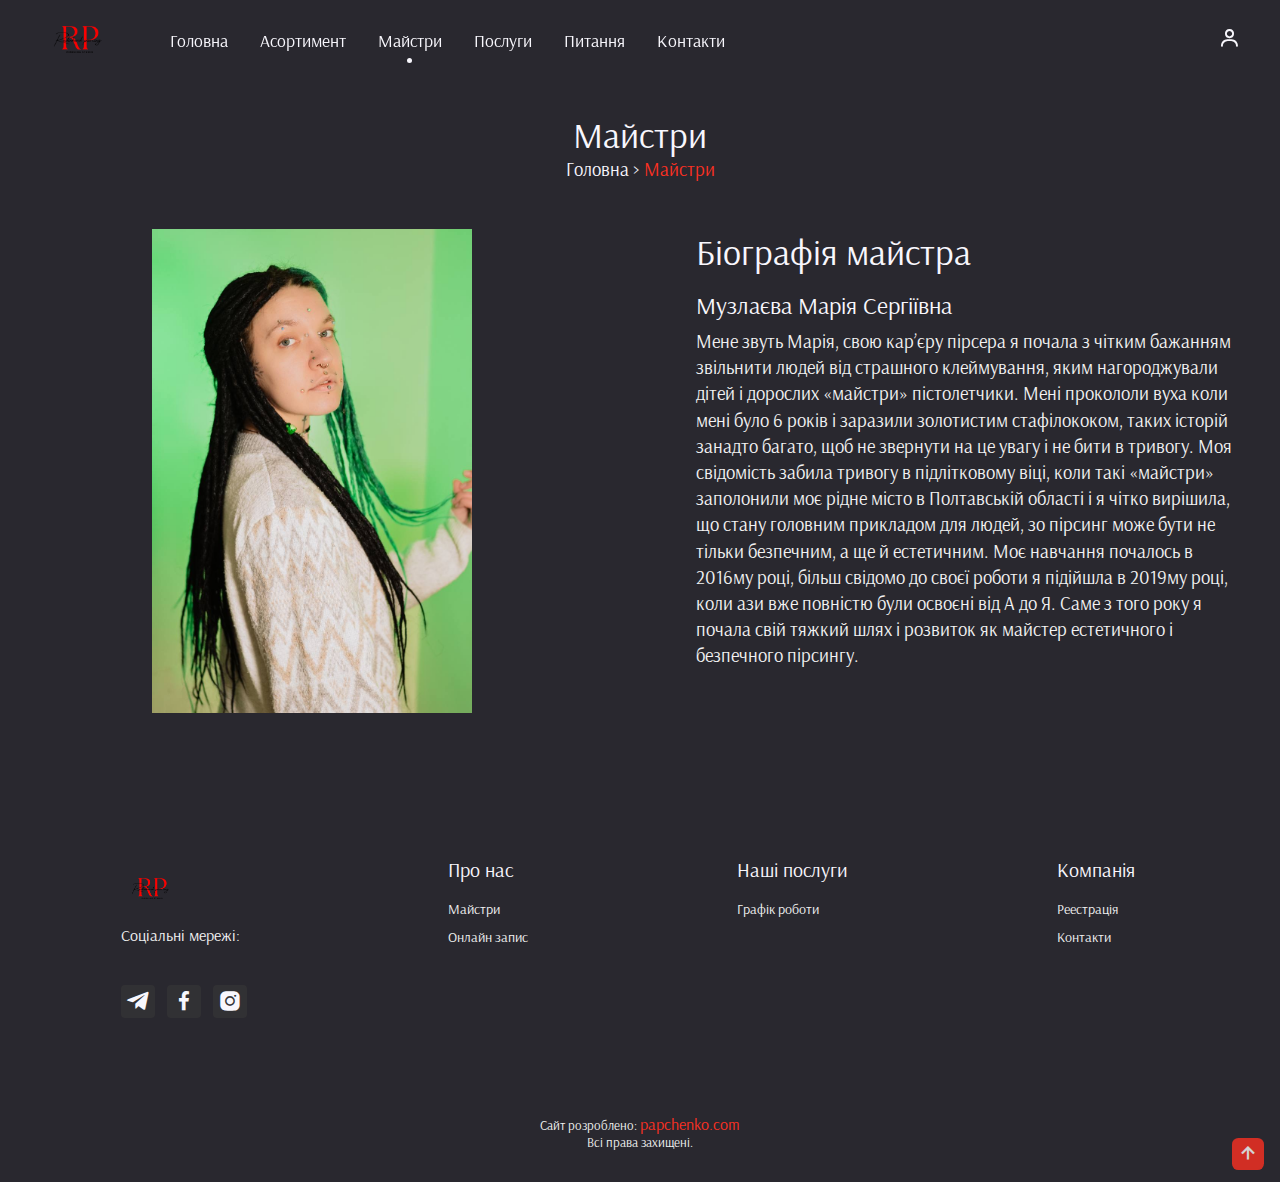
==== commit aea09d14: "Update about.html" ====
--- a/about.html
+++ b/about.html
@@ -2,7 +2,7 @@
 <html lang="en">
 
 <head>
-	<title>Контакти</title>
+	<title>Майстри</title>
 	<meta charset="UTF-8">
 	<meta name="format-detection" content="telephone=no">
 	<link rel="shortcut icon" href="favicon.svg">
@@ -36,7 +36,7 @@
 							<a href="shop.html" class="nav__link">Асортимент</a>
 						</li>
 						<li class="nav__item">
-							<a href="about.html" class="nav__link">Майстри</a>
+							<a href="about.html" class="nav__link active-link">Майстри</a>
 						</li>
 						<li class="nav__item">
 							<a href="blog.html" class="nav__link">Послуги</a>
@@ -45,7 +45,7 @@
 							<a href="faq.html" class="nav__link">Питання</a>
 						</li>
 						<li class="nav__item">
-							<a href="contact.html" class="nav__link active-link">Контакти</a>
+							<a href="contact.html" class="nav__link">Контакти</a>
 						</li>
 					</ul>
 					<div class="nav__close" id="nav-close">
@@ -85,79 +85,22 @@
 				</div>
 			</form>
 		</div>
-        <section class="contact section container">
-            <h2 class="breadcrumb__title">Контакти</h2>
-            <h3 class="breadcrumb__subtitle"><a href="index.html">Головна</a> > <span>Контакти</span></h3>
-            <div class="contact__container grid">
-                <div>
-                    <div class="contact__information">
-                        <i class="bx bx-phone contact__icon"></i>
-                        <div>
-                            <h3 class="contact__title">Телефон</h3>
-                            <a class="contact__subtitle" href="tel:380955145229">+380955145229</a>
-                        </div>
-                    </div>
-                    <div class="contact__information">
-                        <i class="bx bx-envelope contact__icon"></i>
-                        <div>
-                            <h3 class="contact__title">Єлектронна пошта</h3>
-                            <span class="contact__subtitle">rredinherd@gmail.com</span>
-                        </div>
-                    </div>
-                    <div class="contact__information">
-                        <i class="bx bx-map contact__icon"></i>
-                        <div>
-                            <h3 class="contact__title">Адреса</h3>
-                            <span class="contact__subtitle">Львів, Архітекторська 7</span>
-                        </div>
-                    </div>
-                    <div class="contact__information">
-                        <div class="contact__shedule">
-                            <h2 class="shedule__title contact__title">Графік роботи:</h2>
-                            <p class="contact__subtitle">Понеділок - Неділля: 10.00 - 18.00</p>
-                            <p class="contact__subtitle">Обідя перерва: 13.00 - 14.00</p>
-                        </div>
-                    </div>
-                    <p class="contact__title">Соціальні мережі:</p><br>
-                    <div class="contact__information">
-                        <div class="contact__social">
-                            <a href="https://web.telegram.org/a/#-1002299702195" class="contact__social-link"><i class="bx bxl-telegram"></i></a>
-							<a href="https://www.facebook.com/share/1Jo43MHBgQ/?mibextid=wwXIfr" class="contact__social-link"><i class="bx bxl-facebook"></i></a>
-                            <a href="https://www.instagram.com/redinherd_piercing?igsh=ZWR5b2JmdnF3a3I1" class="contact__social-link"><i class="bx bxl-instagram-alt"></i></a>
-                        </div>
-                    </div>
-					<div class="section__video">
-						<p class="contact__subtitle">Де нас знайти, дивитись: <a href="#">ТУТ</a></p>
+		<section class="about section container">
+			<h2 class="breadcrumb__title">Майстри</h2>
+			<h3 class="breadcrumb__subtitle"><a href="index.html">Головна</a> > <span>Майстри</span></h3>
+			<div class="about__container grid">
+					<img src="./images/Avatar.JPG" alt="About" class="about__img">
+					<div class="about__data">
+						<h2 class="section__title about__title">Біографія майстра</h2>
+						<h2 class="about__subtitle">Музлаєва Марія Сергіївна</h2>
+						<p class="about__description">
+							Мене звуть Марія, свою карʼєру пірсера я почала з чітким бажанням звільнити людей від страшного клеймування, яким нагороджували дітей і дорослих «майстри» пістолетчики. Мені прокололи вуха коли мені було 6 років і заразили золотистим стафілококом, таких історій занадто багато, щоб не звернути на це увагу і не бити в тривогу. Моя свідомість забила тривогу в підлітковому віці, коли такі «майстри» заполонили моє рідне місто в Полтавській області і я чітко вирішила, що стану головним прикладом для людей, зо пірсинг може бути не тільки безпечним, а ще й естетичним. 
+							Моє навчання почалось в 2016му році, більш свідомо до своєї роботи я підійшла в 2019му році, коли ази вже повністю були освоєні від А до Я. 
+							Саме з того року я почала свій тяжкий шлях і розвиток як майстер естетичного і безпечного пірсингу.
+						</p>
 					</div>
-                </div>
-                <!-- <form action="" class="contact__form grid">
-                    <div class="contact__inputs grid">
-                        <div class="contact__content">
-                            <label for="" class="contact__label">Name</label>
-                            <input type="text" class="contact__input">
-                        </div>
-                        <div class="contact__content">
-                            <label for="" class="contact__label">Email</label>
-                            <input type="email" class="contact__input">
-                        </div>
-                    </div>
-                    <div class="contact__content">
-                        <label for="" class="contact__label">Subject</label>
-                        <input type="text" class="contact__input">
-                    </div>
-                    <div class="contact__content">
-                        <labe class="contact__label">Message</labe>
-                        <textarea name="" cols="0" rows="7" id="" class="contact__input"></textarea>
-                    </div>
-                    <div>
-                        <a href="#" class="button">Send Message</a>
-                    </div>
-                </form> -->
-            <div class="map">
-                <iframe src="https://www.google.com/maps/embed?pb=!1m18!1m12!1m3!1d2573.3621703780477!2d24.012628299999996!3d49.8356521!2m3!1f0!2f0!3f0!3m2!1i1024!2i768!4f13.1!3m3!1m2!1s0x473add799d7b3cc7%3A0x8adc63c859df0336!2z0LLRg9C70LjRhtGPINCQ0YDRhdGW0YLQtdC60YLQvtGA0YHRjNC60LAsIDcsINCb0YzQstGW0LIsINCb0YzQstGW0LLRgdGM0LrQsCDQvtCx0LvQsNGB0YLRjCwgNzkwMDA!5e0!3m2!1suk!2sua!4v1738662677195!5m2!1suk!2sua" style="border:0;" allowfullscreen="" loading="lazy" referrerpolicy="no-referrer-when-downgrade"></iframe>
-            </div>
-            </div>
-        </section>
+			</div>
+		</section>
 		<footer class="footer section">
 			<div class="footer__container container grid">
 				<div class="footer__content">
@@ -166,7 +109,7 @@
 					</a>
 					<p class="footer__description">Соціальні мережі:</p>
 					<div class="footer__social">
-						<a href="https://telegram.org/a/#-1002299702195" class="footer__social-link"><i class="bx bxl-telegram"></i></a>
+						<a href="https://web.telegram.org/a/#-1002299702195" class="footer__social-link"><i class="bx bxl-telegram"></i></a>
 						<a href="https://www.facebook.com/share/1Jo43MHBgQ/?mibextid=wwXIfr" class="footer__social-link"><i class="bx bxl-facebook"></i></a>
 						<a href="https://www.instagram.com/redinherd_piercing?igsh=ZWR5b2JmdnF3a3I1" class="footer__social-link"><i class="bx bxl-instagram-alt"></i></a>
 					</div>
@@ -175,7 +118,7 @@
 					<h3 class="footer__title">Про нас</h3>
 					<ul class="footer__links">
 						<li><a href="about.html"class="footer__link">Майстри</a></li>
-						<li><a href="https://bookon.ua/lite/redinherd_piercing?fbclid=PAZXh0bgNhZW0CMTEAAaZ94lwWGFbgCu6xU8aF5q4hPZa2gILUZG1RGWyBUA0_HEs0C46qyNAUmrs_aem_mwFm8N_RJw-SJxdVH3QhlQ" target="_blank" class="footer__link">Онлайн запис</a></li>
+						<li><a href="https://web.telegram.org/a/#1149191336:~:text=https%3A//bookon.ua/lite/redinherd_piercing%3Ffbclid%3DPAZXh0bgNhZW0CMTEAAaZ94lwWGFbgCu6xU8aF5q4hPZa2gILUZG1RGWyBUA0_HEs0C46qyNAUmrs_aem_mwFm8N_RJw%2DSJxdVH3QhlQ" target="_blank" class="footer__link">Онлайн запис</a></li>
 					</ul>
 				</div>
 				<div class="footer__content">
--- a/css/style.css
+++ b/css/style.css
@@ -642,9 +642,10 @@
     margin-bottom: var(--mb-0-5);
 }
 .advantages__card-description {
-    font-size: var(--h2-font-size);
+    font-size: var(--small-font-size);
 }
 .advantages__card-description a {
+    font-size: var(--normal-font-size);
     color: var(--first-color);
 }
 .timeline {
@@ -807,11 +808,11 @@
     margin-bottom: var(--mb-0-75);
 }
 .contact__title {
-    font-size: var(--h3-font-size);
+    font-size: var(--h2-font-size);
     font-weight: var(--font-medium);
 }
 .contact__subtitle {
-    font-size: var(--small-font-size);
+    font-size: var(--h2-font-size);
     color: var(--text-color);
 }
 .contact__form {
